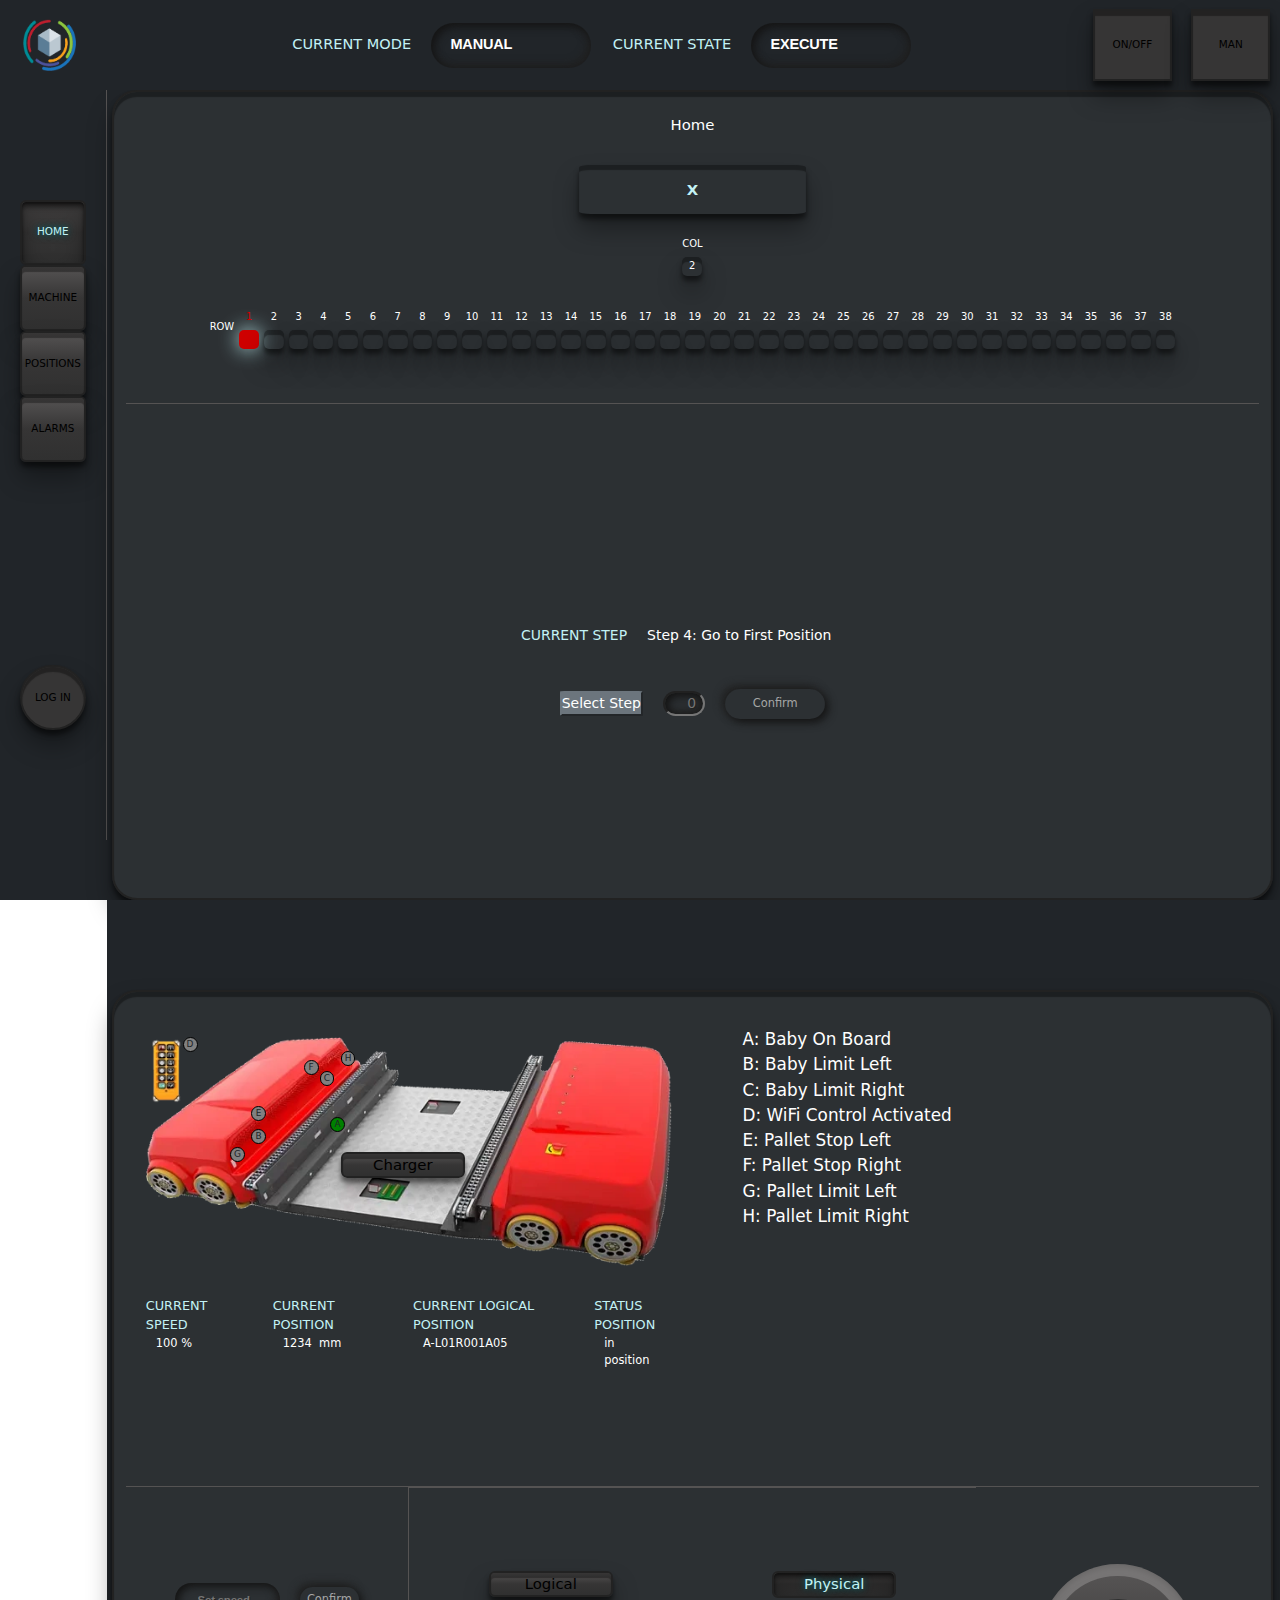
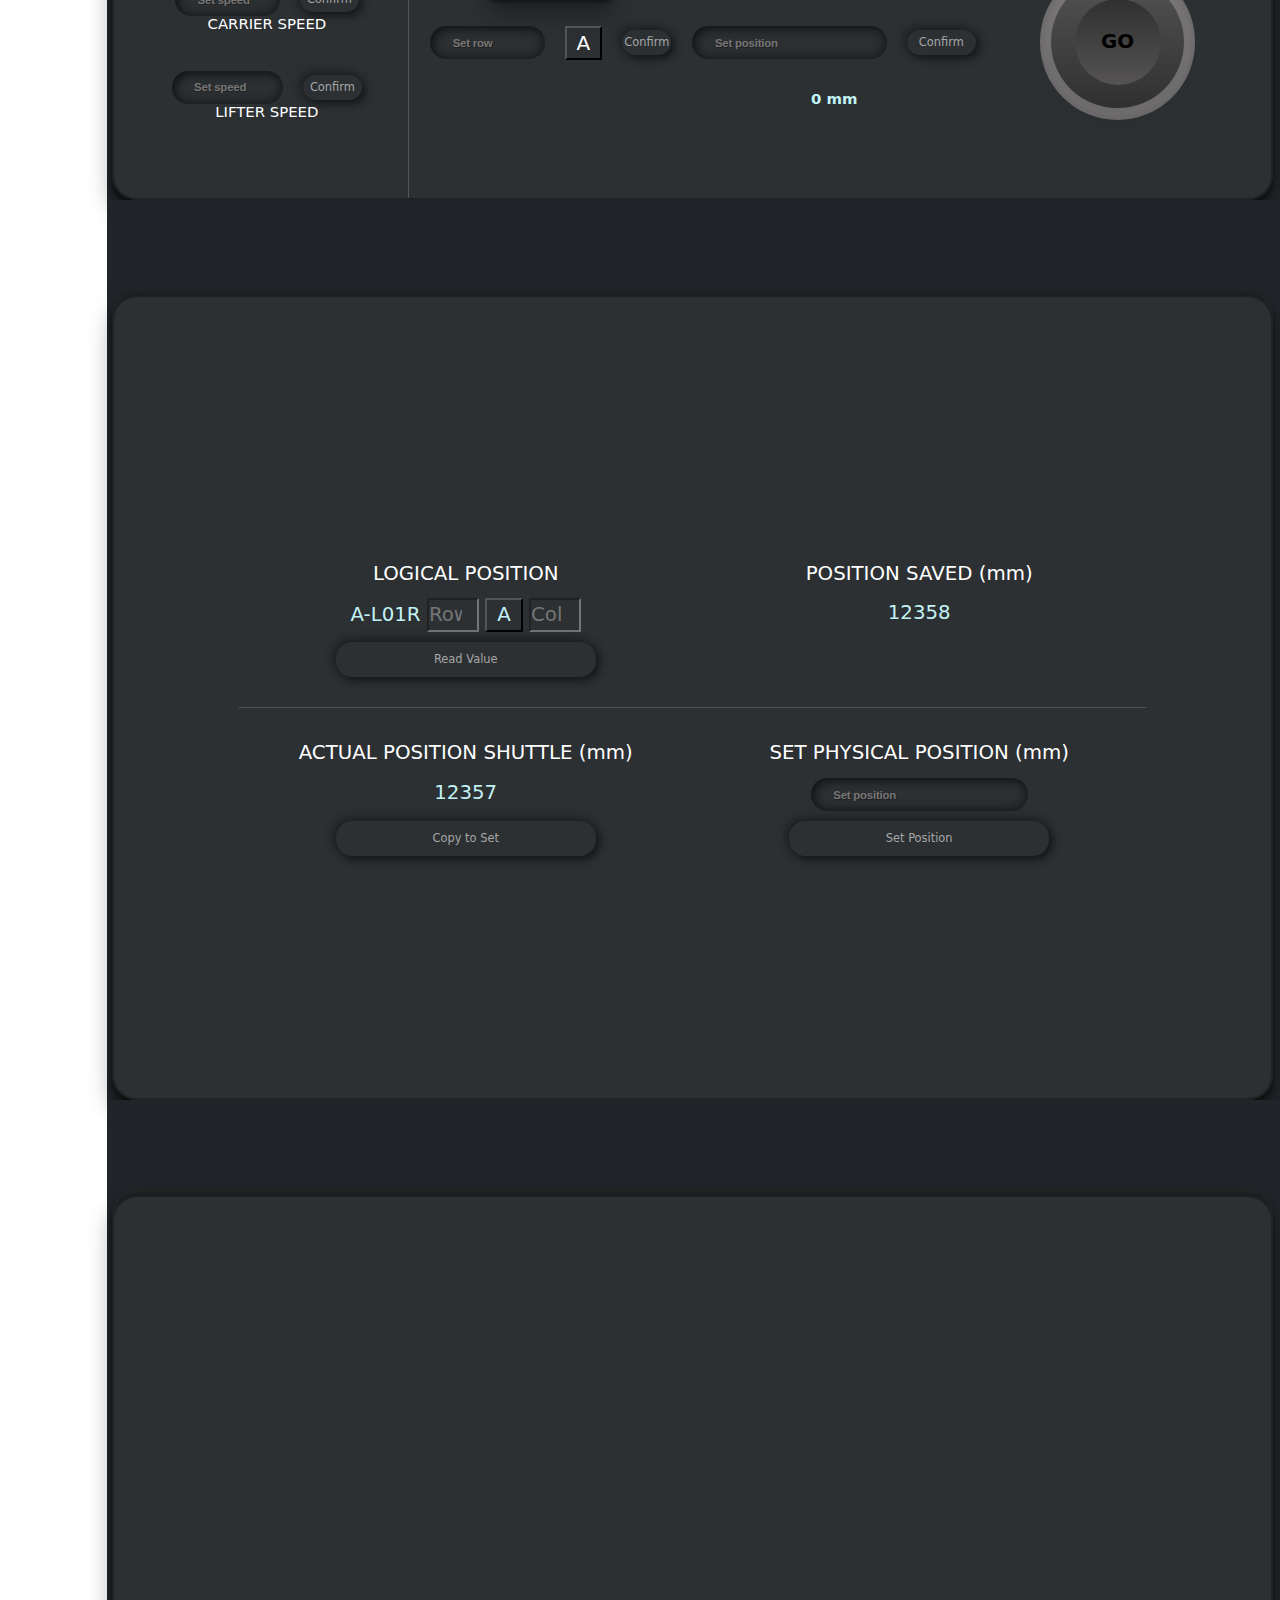
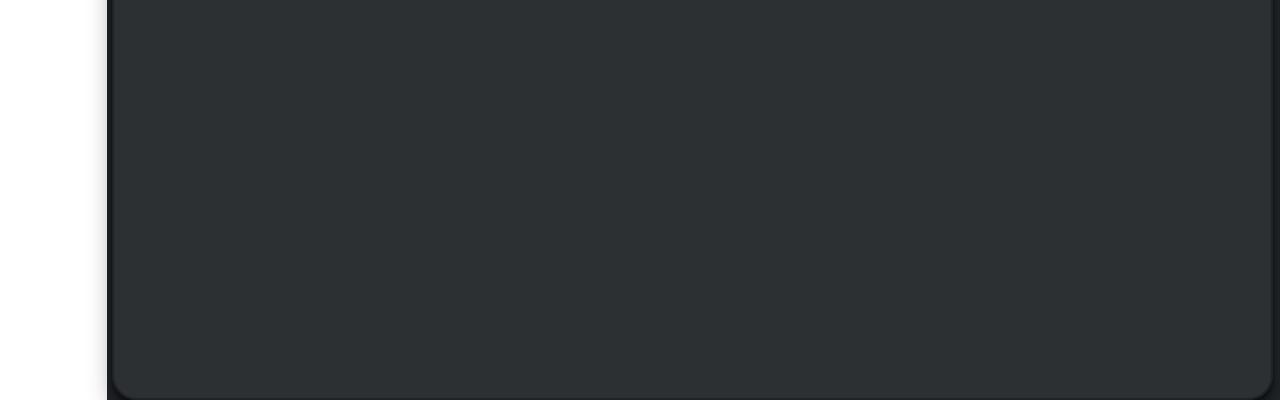
==== index.html @ 79b28f4e "First Commit" ====
<!DOCTYPE html>
<html lang="en">
<head>
    <meta charset="UTF-8">
    <meta name="viewport" content="width=device-width, initial-scale=1.0">
    <title>HMI-MOTHER</title>
    <!-- MY CSS  -->
    <link rel="stylesheet" href="assets/css/main.css">   
    <!-- JQuery  -->
    <script type="text/javascript" src="jquery-3.7.1.min.js"></script>
</head>
<body>
  <div id="body">
    <div id="warning">
        Please rotate your device to landscape mode for the best experience.
    </div>

    <div id="contents" class="container-fluid">
        <div id="header" class="bg-dark"></div>
        <div id="navbar" class="bg-dark"></div>
        <div id="container-section">
                <section id="section1" class="page bg-dark"></section>
                <section id="section2" class="page bg-dark"></section>
                <section id="section3" class="page bg-dark"></section>
                <section id="section5" class="page bg-dark"></section>
        </div>
    </div>
</div>



  <!-- ====================== SCRIPTS ======================================================== --> 
  <!-- GLOBAL -->
  <script type="text/javascript" src="assets/js/global.js"></script>

  <script>


function updateStep(){
    url="IOWriteNewStep.html";
    name='"HMI_PLC".FromHMI.Setting.Machine.newStep';
    val=$('input[id=selectedOption]').val();
    sdata=escape(name)+'='+val;
    $.post(url,sdata,function(result){});
  }


  function selectOption(option) {
    document.getElementById("selectedOption").value = option;
    document.querySelector(".dropdown-content").style.display = "none";

    updateStep();
  }

  function toggleDropdown() {
    var dropdownContent = document.querySelector(".dropdown-content");
    dropdownContent.style.display = dropdownContent.style.display === "block" ? "none" : "block";
  }



//==================================================================
document.addEventListener('DOMContentLoaded', function() {
  document.getElementById("setPositionLogical").addEventListener("keypress", function(event) {
            // Check if the pressed key is the Enter key
            if (event.key === "Enter") {
                // Prevent the default action (e.g., form submission)
                event.preventDefault();
            }
        });

  document.getElementById("setPosition_mm").addEventListener("keypress", function(event) {
      // Check if the pressed key is the Enter key
      if (event.key === "Enter") {
          // Prevent the default action (e.g., form submission)
          event.preventDefault();
      }
  });

  document.getElementById("setCarrierSpeed").addEventListener("keypress", function(event) {
      // Check if the pressed key is the Enter key
      if (event.key === "Enter") {
          // Prevent the default action (e.g., form submission)
          event.preventDefault();
      }
  });
  document.getElementById("setLifterSpeed").addEventListener("keypress", function(event) {
      // Check if the pressed key is the Enter key
      if (event.key === "Enter") {
          // Prevent the default action (e.g., form submission)
          event.preventDefault();
      }
  });
});
//==================================================================
  </script>

  <!-- HEADER -->
  <script type="text/javascript" src="assets/js/header/html.js"></script>
  <script type="text/javascript" src="assets/js/header/general_command_html.js"></script>
  <script type="text/javascript" src="assets/js/header/general_command.js"></script>
  <script type="text/javascript" src="assets/js/header/joystick_html.js"></script>
  <script type="text/javascript" src="assets/js/header/buttons.js"></script>
  <script type="text/javascript" src="assets/js/header/joystick.js"></script>
  <script type="text/javascript" src="assets/js/header/joystick_comands.js"></script>
  <script type="text/javascript" src="assets/js/header/command_close.js"></script>
  <script type="text/javascript" src="assets/js/header/command_open.js"></script>
  <script type="text/javascript" src="assets/js/header/man_command_close.js"></script>
  <script type="text/javascript" src="assets/js/header/man_command_open.js"></script>
  <script type="text/javascript" src="assets/js/header/status_machine.js"></script>
<!-- NAVBAR -->
  <script type="text/javascript" src="assets/js/navbar/html.js"></script>
  <script type="text/javascript" src="assets/js/navbar/script.js"></script>
<!-- SECTION 1 -->
  <script type="text/javascript" src="assets/js/section1/html.js"></script>
  <script type="text/javascript" src="assets/js/section1/home_status.js"></script>
  <script type="text/javascript" src="assets/js/section1/Steps_Status.js"></script>
  <script type="text/javascript" src="assets/js/section1/Steps_command.js"></script>
<!-- SECTION 2 -->
  <script type="text/javascript" src="assets/js/section2/html.js"></script>
  <script type="text/javascript" src="assets/js/section2/dropdown.js"></script>
  <script type="text/javascript" src="assets/js/section2/buttons.js"></script>
  <script type="text/javascript" src="assets/js/section2/buttons_command.js"></script>
  <script type="text/javascript" src="assets/js/section2/status_values.js"></script>
<!-- SECTION 3 -->
  <script type="text/javascript" src="assets/js/section3/html.js"></script>
  <script type="text/javascript" src="assets/js/section3/dropdown.js"></script>
  <script type="text/javascript" src="assets/js/section3/buttons_command.js"></script>
  <script type="text/javascript" src="assets/js/section3/status_values.js"></script>
<!-- SECTION 5 -->
  <script type="text/javascript" src="assets/js/section5/html.js"></script>
  <script type="text/javascript" src="assets/js/section5/alarms_list.js"></script>  
<!-- READ I/O -->   
    <script type="text/javascript" src="assets/js/Read.js"></script>
</body>
</html>
---- assets/css/main.css ----
@import url("bootstrap.css");
@import url("header.css");
@import url("navbar.css");
@import url("sections.css");
@import url("size.css");
@import url("joystick.css");
@import url("manual.css");
@import url("button_command.css");
@import url("alarms.css");
@import url("general_comnad.css");
@import url("section1.css");
@import url("section2.css");
@import url("section3.css");

/* ================================================================ */
/* GLOBAL */
/* ================================================================ */
:root {

  --light-blue: #c3f2f5;
  --black: #222;
  --light-grey: #555353;
  --grey: #363535;
  --dark-grey: #303030;
  --color-bg: #272727;
  --text-shadow:0 0 5px #0f5a5e,
                0 0 8px #0f5a5e;
  --box-shadow: inset 0 5px 1px rgba(0,0,0,0.35),
                    0 5px 5px rgba(0,0,0,0.5),
                    0 15px 25px rgba(0,0,0,0.35);
  --box-shadow-selected:  inset 0 2px 2px rgba(0,0,0,0.35),
                            inset 0 5px 5px rgba(0,0,0,0.5),
                            inset 0 15px 25px rgba(0,0,0,0.35);              
  --gradient: linear-gradient(#555353, #363535, #303030);
  --filter-blue: invert(100%) sepia(15%) saturate(7345%) hue-rotate(169deg) brightness(92%) contrast(111%)
                    drop-shadow(0 0 5px #0f5a5e) drop-shadow(0 0 8px #0f5a5e);
  --filter-white: invert(100%) sepia(69%) saturate(2%) hue-rotate(205deg) brightness(105%) contrast(101%);
  --gradient-bg: linear-gradient(145deg, #555353, #363535, #303030);
  --gradient-bg-btn:linear-gradient(#555353, #363535, #303030);

/* ================================================================ */

    --bs-breakpoint-xs: 0;
    --bs-breakpoint-sm: 576px;
    --bs-breakpoint-md: 768px;
    --bs-breakpoint-lg: 992px;
    --bs-breakpoint-xl: 1200px;
    --bs-breakpoint-xxl: 1400px;

    --bs-blue: #0d6efd;
    --bs-indigo: #6610f2;
    --bs-purple: #6f42c1;
    --bs-pink: #d63384;
    --bs-red: #dc3545;
    --bs-orange: #fd7e14;
    --bs-yellow: #ffc107;
    --bs-green: #198754;
    --bs-teal: #20c997;
    --bs-cyan: #0dcaf0;
    --bs-black: #000;
    --bs-white: #fff;
    --bs-gray: #6c757d;
    --bs-gray-dark: #343a40;
    --bs-gray-100: #f8f9fa;
    --bs-gray-200: #e9ecef;
    --bs-gray-300: #dee2e6;
    --bs-gray-400: #ced4da;
    --bs-gray-500: #adb5bd;
    --bs-gray-600: #6c757d;
    --bs-gray-700: #495057;
    --bs-gray-800: #343a40;
    --bs-gray-900: #212529;
    --bs-primary: #0d6efd;
    --bs-secondary: #6c757d;
    --bs-success: #198754;
    --bs-info: #0dcaf0;
    --bs-warning: #ffc107;
    --bs-danger: #dc3545;
    --bs-light: #f8f9fa;
    --bs-dark: #212529;
    --bs-primary-rgb: 13, 110, 253;
    --bs-secondary-rgb: 108, 117, 125;
    --bs-success-rgb: 25, 135, 84;
    --bs-info-rgb: 13, 202, 240;
    --bs-warning-rgb: 255, 193, 7;
    --bs-danger-rgb: 220, 53, 69;
    --bs-light-rgb: 248, 249, 250;
    --bs-dark-rgb: 33, 37, 41;
    --bs-primary-text-emphasis: #052c65;
    --bs-secondary-text-emphasis: #2b2f32;
    --bs-success-text-emphasis: #0a3622;
    --bs-info-text-emphasis: #055160;
    --bs-warning-text-emphasis: #664d03;
    --bs-danger-text-emphasis: #58151c;
    --bs-light-text-emphasis: #495057;
    --bs-dark-text-emphasis: #495057;
    --bs-primary-bg-subtle: #cfe2ff;
    --bs-secondary-bg-subtle: #e2e3e5;
    --bs-success-bg-subtle: #d1e7dd;
    --bs-info-bg-subtle: #cff4fc;
    --bs-warning-bg-subtle: #fff3cd;
    --bs-danger-bg-subtle: #f8d7da;
    --bs-light-bg-subtle: #fcfcfd;
    --bs-dark-bg-subtle: #ced4da;
    --bs-primary-border-subtle: #9ec5fe;
    --bs-secondary-border-subtle: #c4c8cb;
    --bs-success-border-subtle: #a3cfbb;
    --bs-info-border-subtle: #9eeaf9;
    --bs-warning-border-subtle: #ffe69c;
    --bs-danger-border-subtle: #f1aeb5;
    --bs-light-border-subtle: #e9ecef;
    --bs-dark-border-subtle: #adb5bd;
    --bs-white-rgb: 255, 255, 255;
    --bs-black-rgb: 0, 0, 0;
    --bs-font-sans-serif: system-ui, -apple-system, "Segoe UI", Roboto, "Helvetica Neue", "Noto Sans", "Liberation Sans", Arial, sans-serif, "Apple Color Emoji", "Segoe UI Emoji", "Segoe UI Symbol", "Noto Color Emoji";
    --bs-font-monospace: SFMono-Regular, Menlo, Monaco, Consolas, "Liberation Mono", "Courier New", monospace;
    --bs-gradient: linear-gradient(180deg, rgba(255, 255, 255, 0.15), rgba(255, 255, 255, 0));
    --bs-body-font-family: var(--bs-font-sans-serif);
    --bs-body-font-size: 1rem;
    --bs-body-font-weight: 400;
    --bs-body-line-height: 1.5;
    --bs-body-color: #212529;
    --bs-body-color-rgb: 33, 37, 41;
    --bs-body-bg: #fff;
    --bs-body-bg-rgb: 255, 255, 255;
    --bs-emphasis-color: #000;
    --bs-emphasis-color-rgb: 0, 0, 0;
    --bs-secondary-color: rgba(33, 37, 41, 0.75);
    --bs-secondary-color-rgb: 33, 37, 41;
    --bs-secondary-bg: #e9ecef;
    --bs-secondary-bg-rgb: 233, 236, 239;
    --bs-tertiary-color: rgba(33, 37, 41, 0.5);
    --bs-tertiary-color-rgb: 33, 37, 41;
    --bs-tertiary-bg: #f8f9fa;
    --bs-tertiary-bg-rgb: 248, 249, 250;
    --bs-heading-color: inherit;
    --bs-link-color: #0d6efd;
    --bs-link-color-rgb: 13, 110, 253;
    --bs-link-decoration: underline;
    --bs-link-hover-color: #0a58ca;
    --bs-link-hover-color-rgb: 10, 88, 202;
    --bs-code-color: #d63384;
    --bs-highlight-color: #212529;
    --bs-highlight-bg: #fff3cd;
    --bs-border-width: 1px;
    --bs-border-style: solid;
    --bs-border-color: #dee2e6;
    --bs-border-color-translucent: rgba(0, 0, 0, 0.175);
    --bs-border-radius: 0.375rem;
    --bs-border-radius-sm: 0.25rem;
    --bs-border-radius-lg: 0.5rem;
    --bs-border-radius-xl: 1rem;
    --bs-border-radius-xxl: 2rem;
    --bs-border-radius-2xl: var(--bs-border-radius-xxl);
    --bs-border-radius-pill: 50rem;
    --bs-box-shadow: 0 0.5rem 1rem rgba(0, 0, 0, 0.15);
    --bs-box-shadow-sm: 0 0.125rem 0.25rem rgba(0, 0, 0, 0.075);
    --bs-box-shadow-lg: 0 1rem 3rem rgba(0, 0, 0, 0.175);
    --bs-box-shadow-inset: inset 0 1px 2px rgba(0, 0, 0, 0.075);
    --bs-focus-ring-width: 0.25rem;
    --bs-focus-ring-opacity: 0.25;
    --bs-focus-ring-color: rgba(13, 110, 253, 0.25);
    --bs-form-valid-color: #198754;
    --bs-form-valid-border-color: #198754;
    --bs-form-invalid-color: #dc3545;
    --bs-form-invalid-border-color: #dc3545;

}

*, ::after, ::before {
  box-sizing: border-box;
}

*{
    margin: 0;
    padding: 0;
    -webkit-touch-callout: none; /* iOS Safari */
    -webkit-user-select: none; /* Safari */
    -moz-user-select: none; /* Firefox */
    -ms-user-select: none; /* Internet Explorer/Edge */
    user-select: none; /* Non-prefixed version, supported by most modern browsers */
}
/* width */
::-webkit-scrollbar {
    width: 10px;
  }
  
  /* Track */
  ::-webkit-scrollbar-track {
    box-shadow: inset 0 0 5px grey; 
    border-radius: 10px;
  }
   
  /* Handle */
  ::-webkit-scrollbar-thumb {
    background: #2b6b73; 
    border-radius: 10px;
  }
  
  /* Handle on hover */
  ::-webkit-scrollbar-thumb:hover {
    background: #00ffe2; 
  }

html{
    scroll-behavior: smooth;
    font-family: 'Segoe UI', Tahoma, Geneva, Verdana, sans-serif;
}
body {
  overflow: hidden;
  margin: 0;
  font-family: var(--bs-body-font-family);
  font-size: var(--bs-body-font-size);
  font-weight: var(--bs-body-font-weight);
  line-height: var(--bs-body-line-height);
  color: var(--bs-body-color);
  text-align: var(--bs-body-text-align);
  background-color: var(--bs-body-bg);
  -webkit-text-size-adjust: 100%;
  -webkit-tap-highlight-color: transparent;
}

#contents{display: block;}
#warning{display: none;}


@media screen and (orientation:portrait)
{
  #contents{display: none;}
  #warning{
    display: flex;
    align-items: center;
    justify-content: center;
    background-color: black;
    color: white;
    font-size: 45px;
    text-align: center;
    height: 100vh;
    width: 100vw;
  }

}
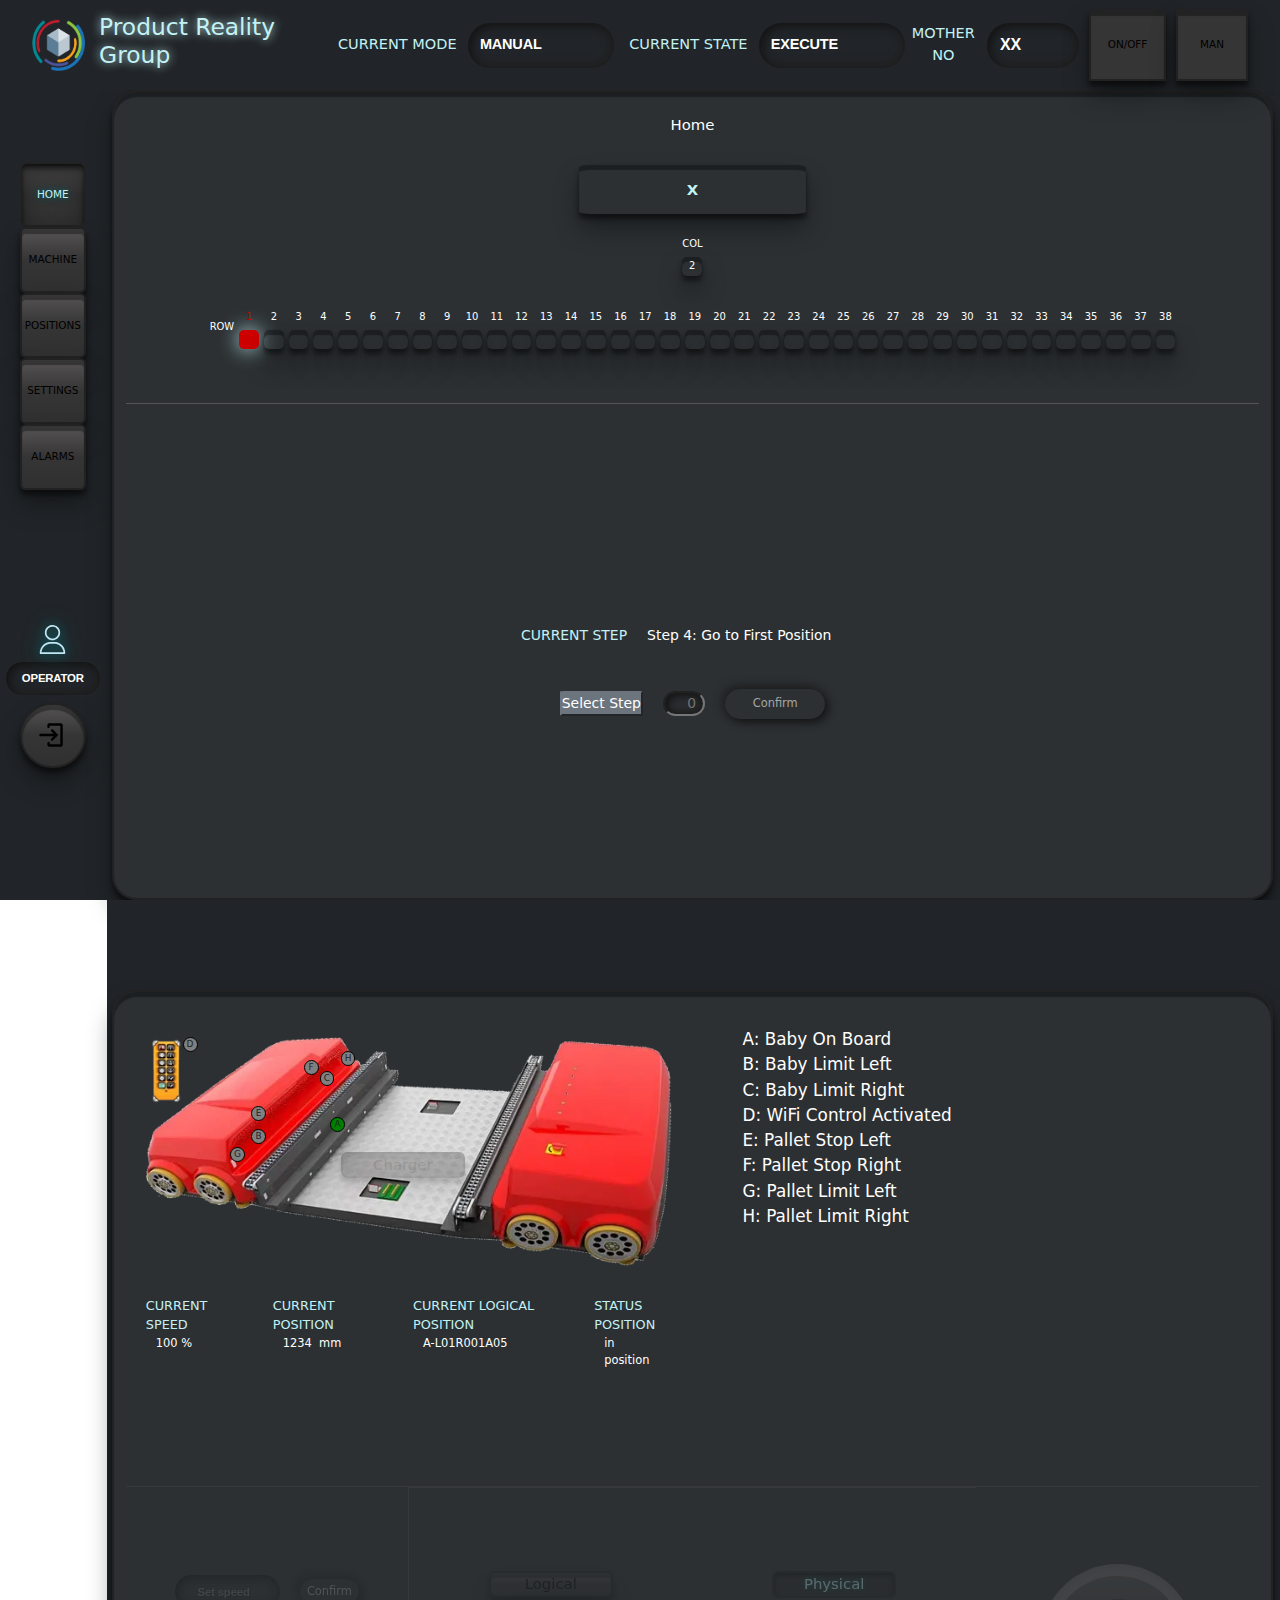
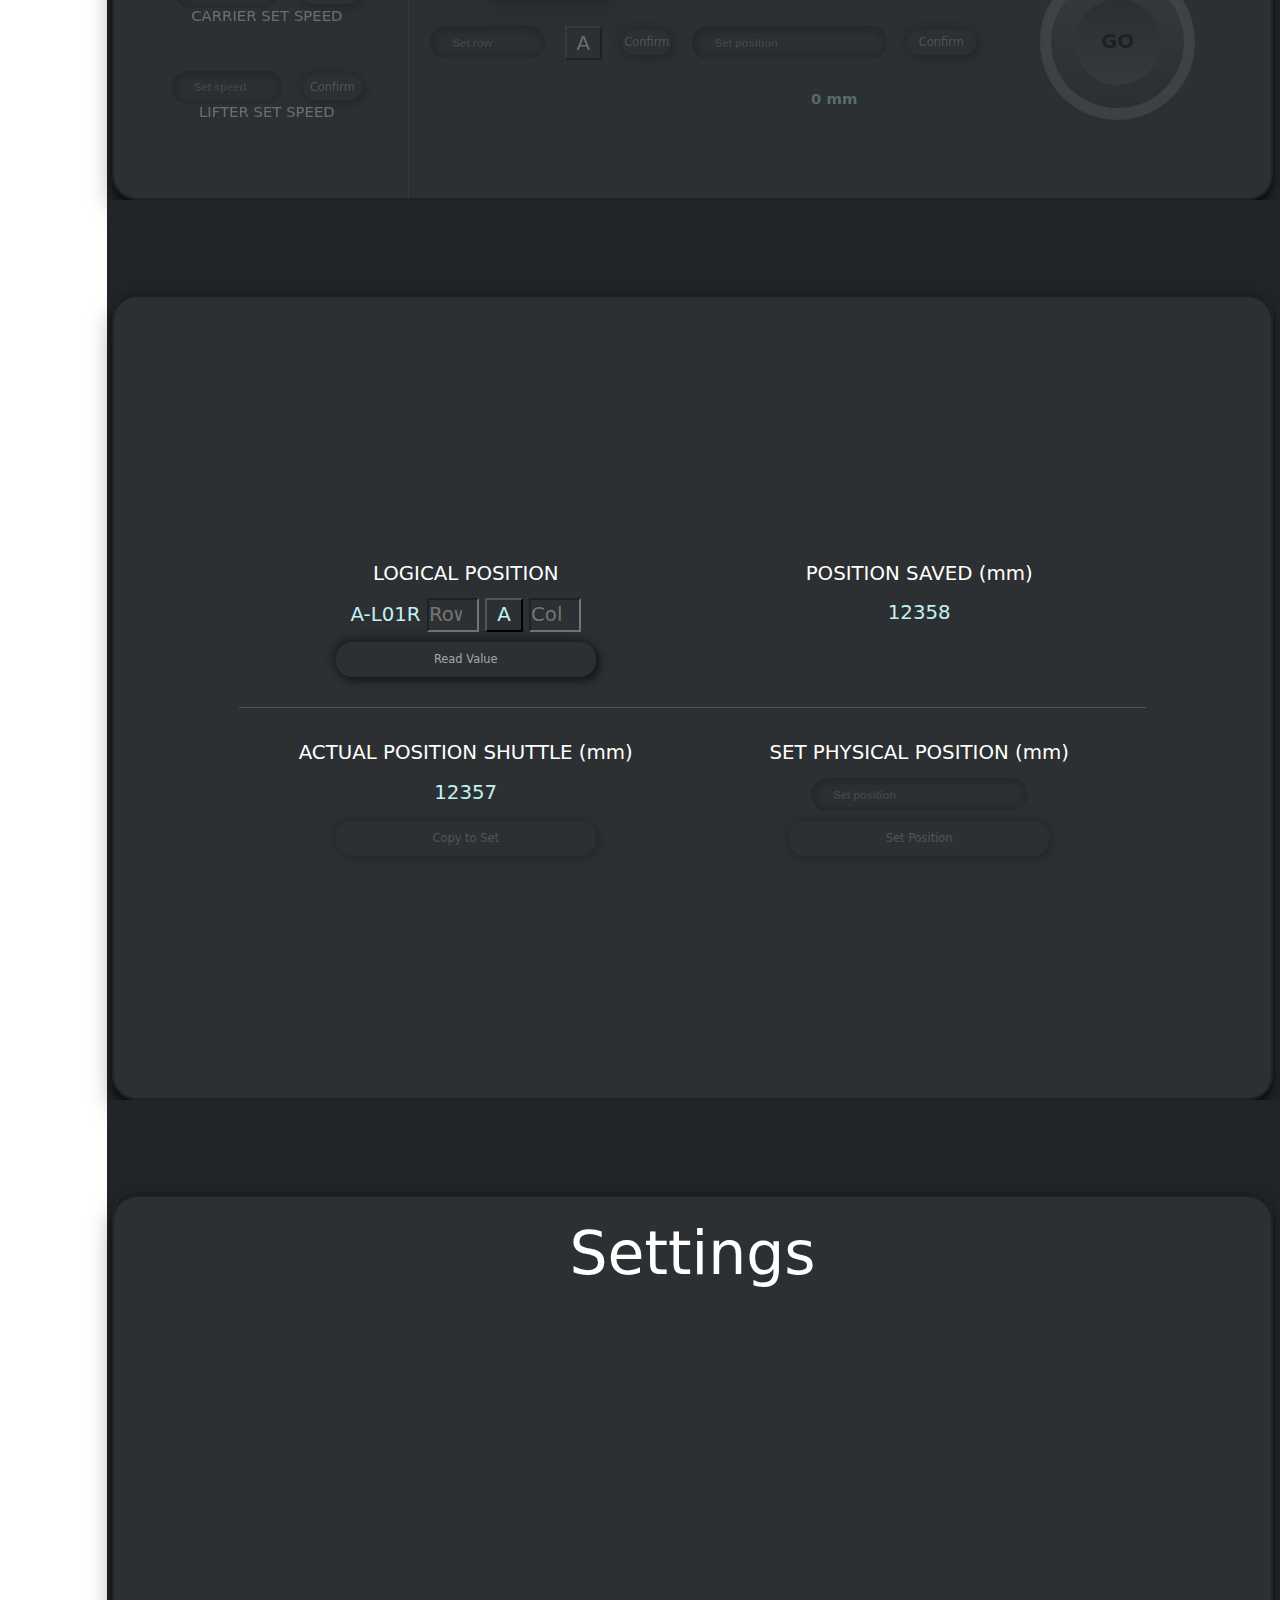
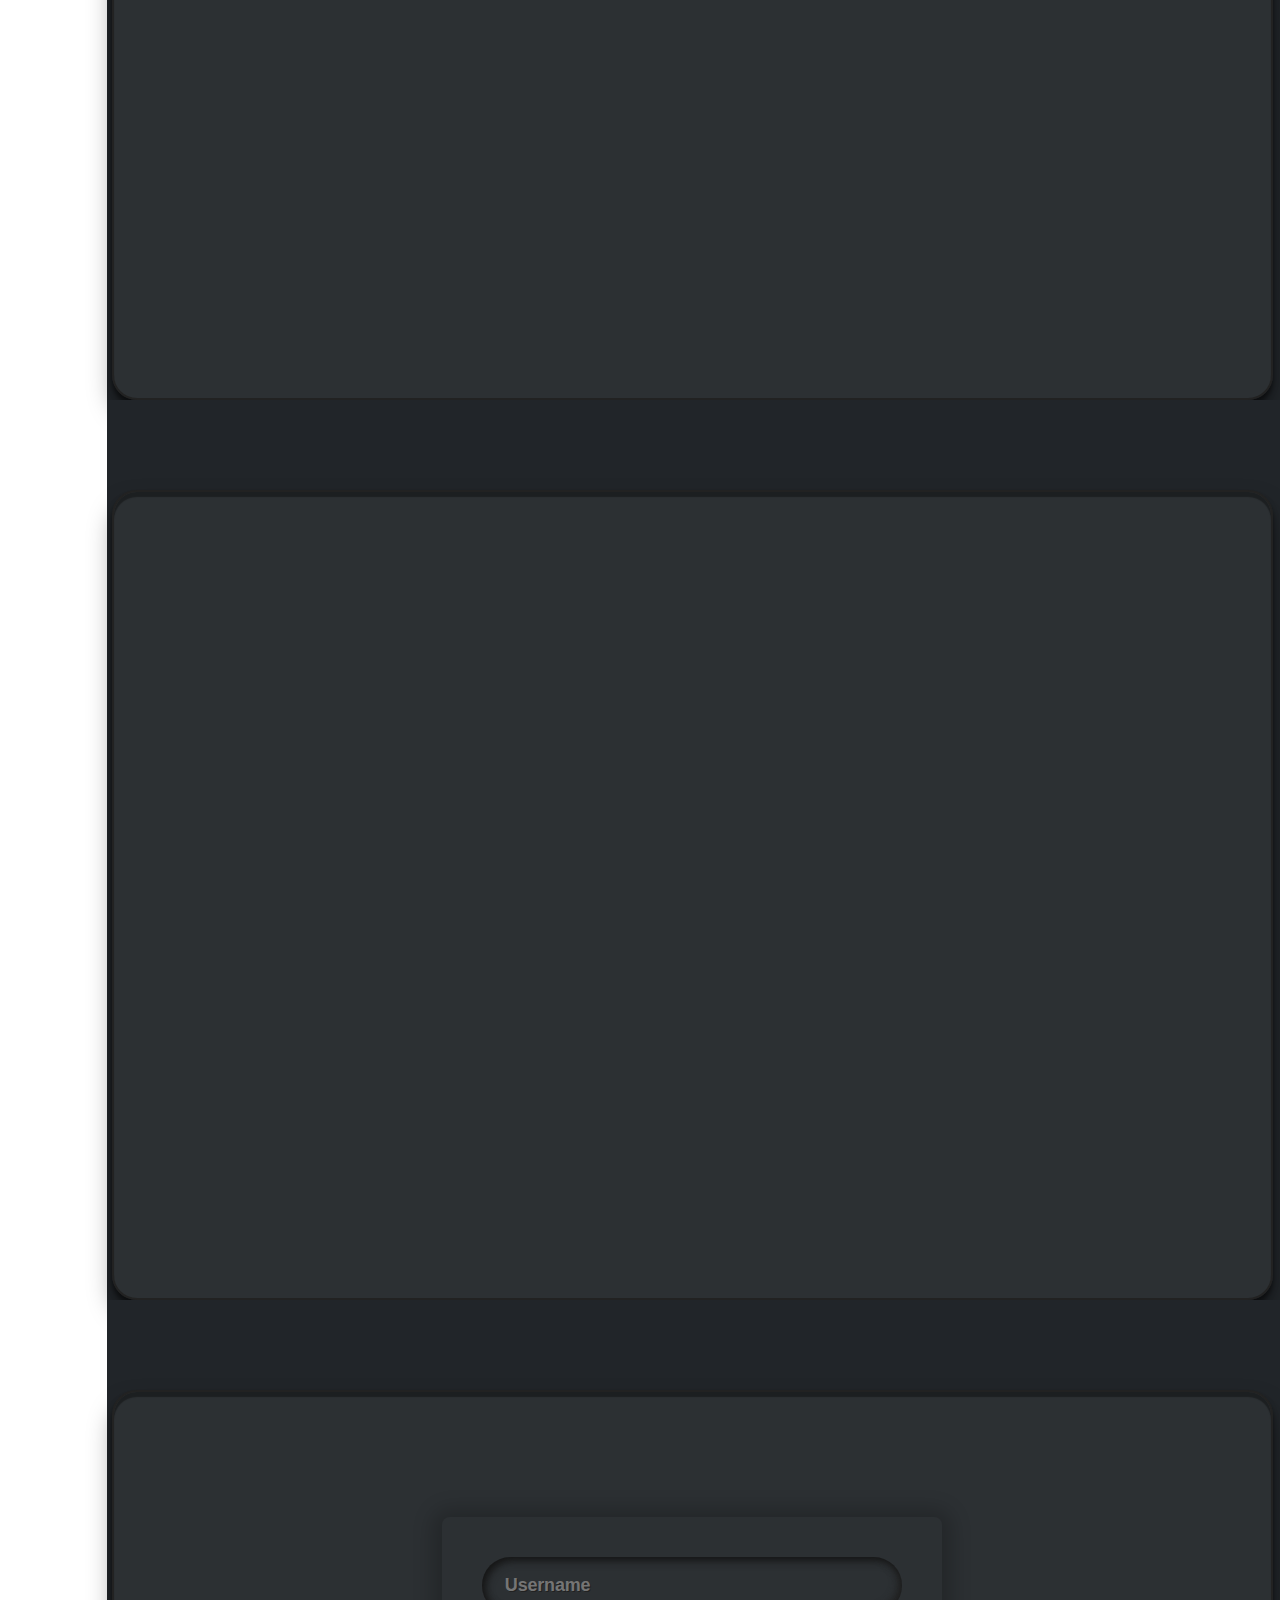
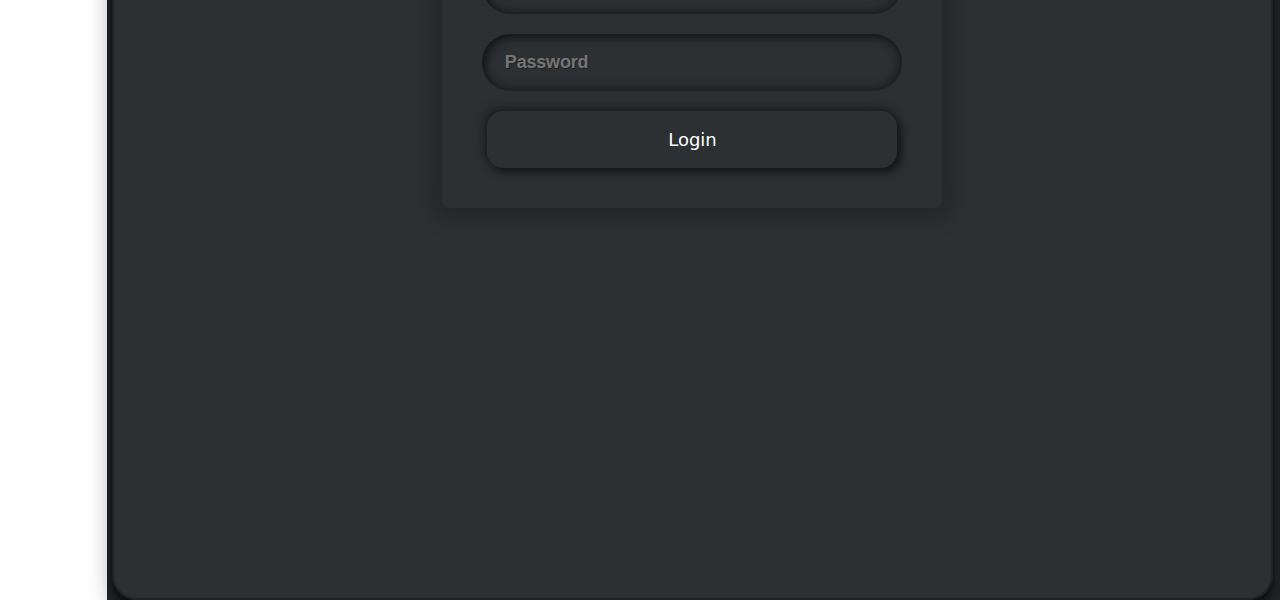
==== commit eb54de69: "Update to latest funcionality ( new read missing)" ====
--- a/index.html
+++ b/index.html
@@ -22,7 +22,9 @@
                 <section id="section1" class="page bg-dark"></section>
                 <section id="section2" class="page bg-dark"></section>
                 <section id="section3" class="page bg-dark"></section>
+                <section id="section4" class="page bg-dark"></section>
                 <section id="section5" class="page bg-dark"></section>
+                <section id="section6" class="page bg-dark"></section>
         </div>
     </div>
 </div>
@@ -93,44 +95,47 @@
   });
 });
 //==================================================================
-  </script>
-
-  <!-- HEADER -->
-  <script type="text/javascript" src="assets/js/header/html.js"></script>
-  <script type="text/javascript" src="assets/js/header/general_command_html.js"></script>
-  <script type="text/javascript" src="assets/js/header/general_command.js"></script>
-  <script type="text/javascript" src="assets/js/header/joystick_html.js"></script>
-  <script type="text/javascript" src="assets/js/header/buttons.js"></script>
-  <script type="text/javascript" src="assets/js/header/joystick.js"></script>
-  <script type="text/javascript" src="assets/js/header/joystick_comands.js"></script>
-  <script type="text/javascript" src="assets/js/header/command_close.js"></script>
-  <script type="text/javascript" src="assets/js/header/command_open.js"></script>
-  <script type="text/javascript" src="assets/js/header/man_command_close.js"></script>
-  <script type="text/javascript" src="assets/js/header/man_command_open.js"></script>
-  <script type="text/javascript" src="assets/js/header/status_machine.js"></script>
+</script>
+<!-- READ I/O -->   
+<script type="text/javascript" src="assets/js/Read.js"></script>
+<!-- HEADER -->
+<script type="text/javascript" src="assets/js/header/html.js"></script>
+<script type="text/javascript" src="assets/js/header/general_command_html.js"></script>
+<script type="text/javascript" src="assets/js/header/general_command.js"></script>
+<script type="text/javascript" src="assets/js/header/joystick_html.js"></script>
+<script type="text/javascript" src="assets/js/header/buttons.js"></script>
+<script type="text/javascript" src="assets/js/header/joystick.js"></script>
+<script type="text/javascript" src="assets/js/header/joystick_comands.js"></script>
+<script type="text/javascript" src="assets/js/header/command_close.js"></script>
+<script type="text/javascript" src="assets/js/header/command_open.js"></script>
+<script type="text/javascript" src="assets/js/header/man_command_close.js"></script>
+<script type="text/javascript" src="assets/js/header/man_command_open.js"></script>
+<script type="text/javascript" src="assets/js/header/status_machine.js"></script>
 <!-- NAVBAR -->
-  <script type="text/javascript" src="assets/js/navbar/html.js"></script>
-  <script type="text/javascript" src="assets/js/navbar/script.js"></script>
+<script type="text/javascript" src="assets/js/navbar/html.js"></script>
+<script type="text/javascript" src="assets/js/navbar/script.js"></script>
 <!-- SECTION 1 -->
-  <script type="text/javascript" src="assets/js/section1/html.js"></script>
-  <script type="text/javascript" src="assets/js/section1/home_status.js"></script>
-  <script type="text/javascript" src="assets/js/section1/Steps_Status.js"></script>
-  <script type="text/javascript" src="assets/js/section1/Steps_command.js"></script>
+<script type="text/javascript" src="assets/js/section1/html.js"></script>
+<script type="text/javascript" src="assets/js/section1/home_status.js"></script>
+<script type="text/javascript" src="assets/js/section1/Steps_Status.js"></script>
+<script type="text/javascript" src="assets/js/section1/Steps_command.js"></script>
 <!-- SECTION 2 -->
-  <script type="text/javascript" src="assets/js/section2/html.js"></script>
-  <script type="text/javascript" src="assets/js/section2/dropdown.js"></script>
-  <script type="text/javascript" src="assets/js/section2/buttons.js"></script>
-  <script type="text/javascript" src="assets/js/section2/buttons_command.js"></script>
-  <script type="text/javascript" src="assets/js/section2/status_values.js"></script>
+<script type="text/javascript" src="assets/js/section2/html.js"></script>
+<script type="text/javascript" src="assets/js/section2/buttons.js"></script>
+<script type="text/javascript" src="assets/js/section2/buttons_command.js"></script>
+<script type="text/javascript" src="assets/js/section2/status_values.js"></script>
 <!-- SECTION 3 -->
-  <script type="text/javascript" src="assets/js/section3/html.js"></script>
-  <script type="text/javascript" src="assets/js/section3/dropdown.js"></script>
-  <script type="text/javascript" src="assets/js/section3/buttons_command.js"></script>
-  <script type="text/javascript" src="assets/js/section3/status_values.js"></script>
+<script type="text/javascript" src="assets/js/section3/html.js"></script>
+<script type="text/javascript" src="assets/js/section3/dropdown.js"></script>
+<script type="text/javascript" src="assets/js/section3/buttons_command.js"></script>
+<script type="text/javascript" src="assets/js/section3/status_values.js"></script>
+<!-- SECTION 4 -->
+<script type="text/javascript" src="assets/js/section4/html.js"></script>
 <!-- SECTION 5 -->
-  <script type="text/javascript" src="assets/js/section5/html.js"></script>
-  <script type="text/javascript" src="assets/js/section5/alarms_list.js"></script>  
-<!-- READ I/O -->   
-    <script type="text/javascript" src="assets/js/Read.js"></script>
+<script type="text/javascript" src="assets/js/section5/html.js"></script>
+<script type="text/javascript" src="assets/js/section5/alarms_list.js"></script>
+<!-- SECTION 6-->
+<script type="text/javascript" src="assets/js/section6/html.js"></script>
+<script type="text/javascript" src="assets/js/section6/login.js"></script>
 </body>
 </html>--- a/assets/css/main.css
+++ b/assets/css/main.css
@@ -11,6 +11,7 @@
 @import url("section1.css");
 @import url("section2.css");
 @import url("section3.css");
+@import url("section6.css");
 
 /* ================================================================ */
 /* GLOBAL */
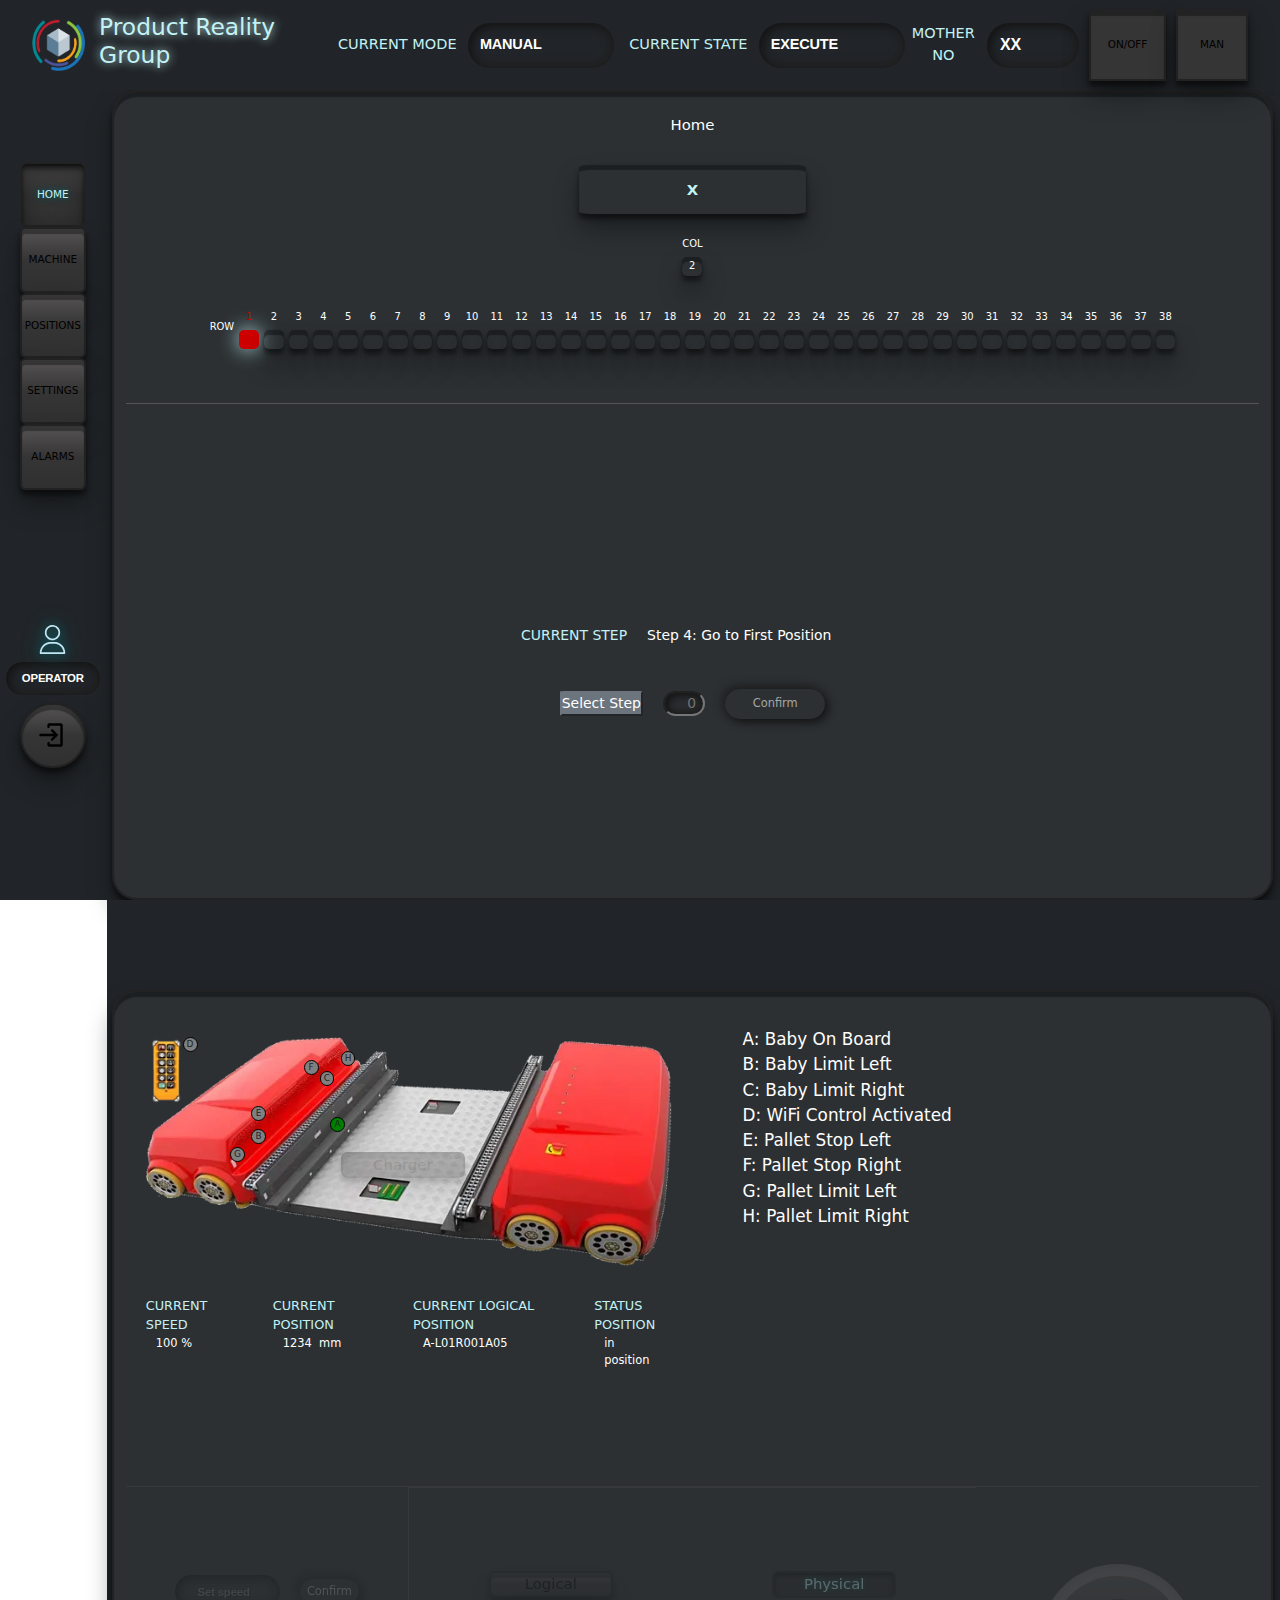
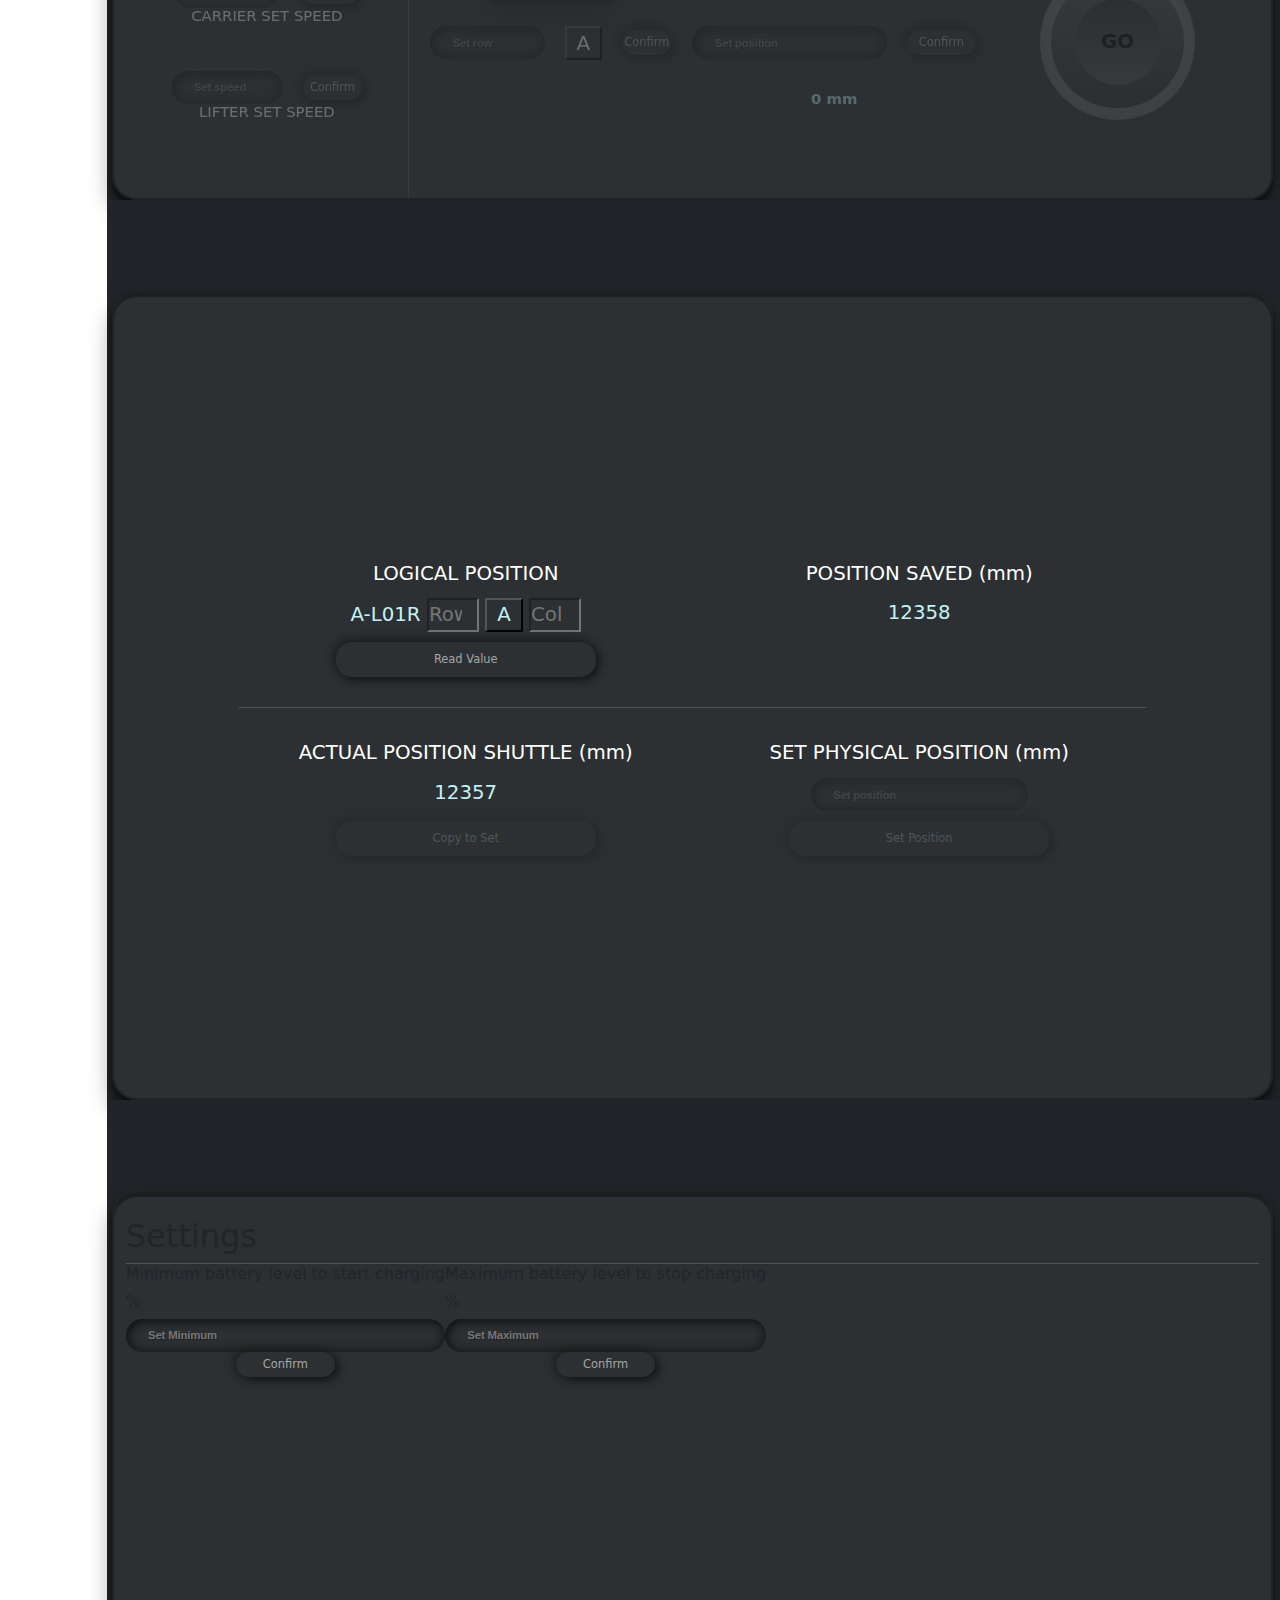
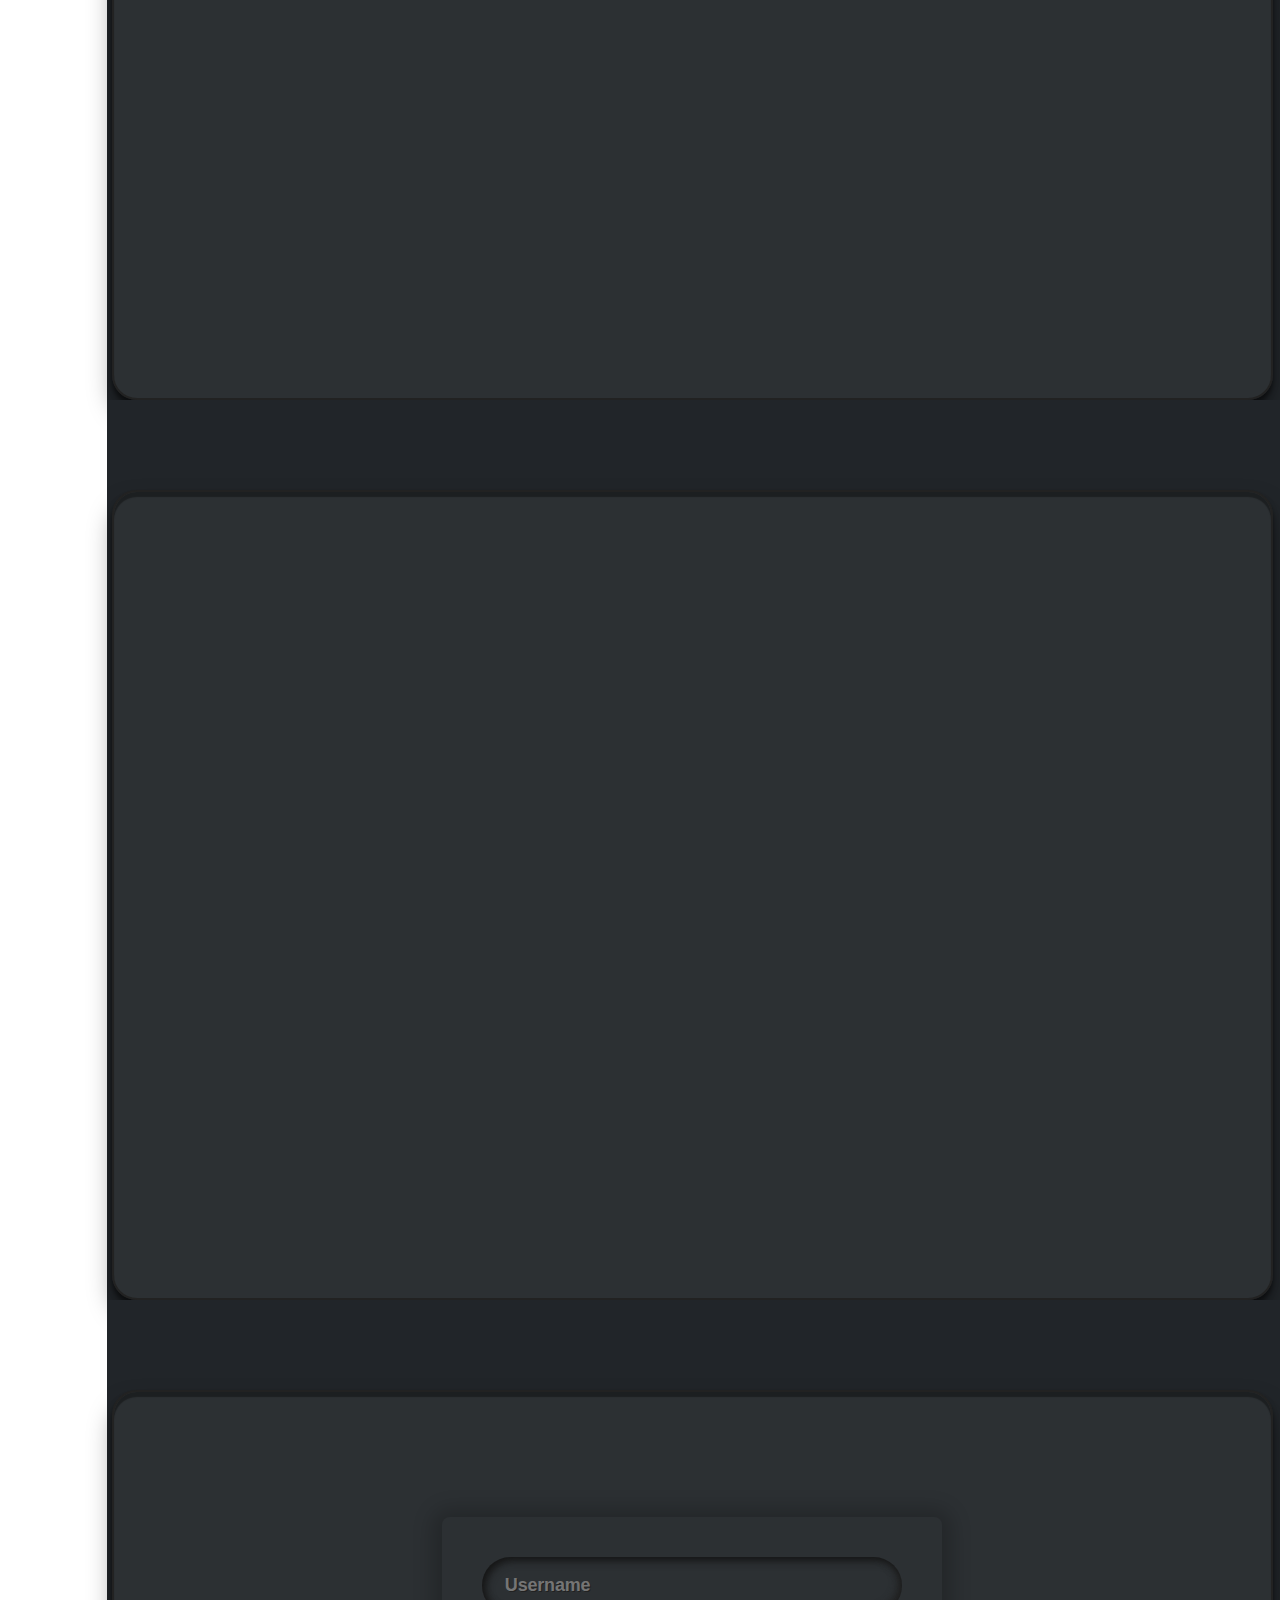
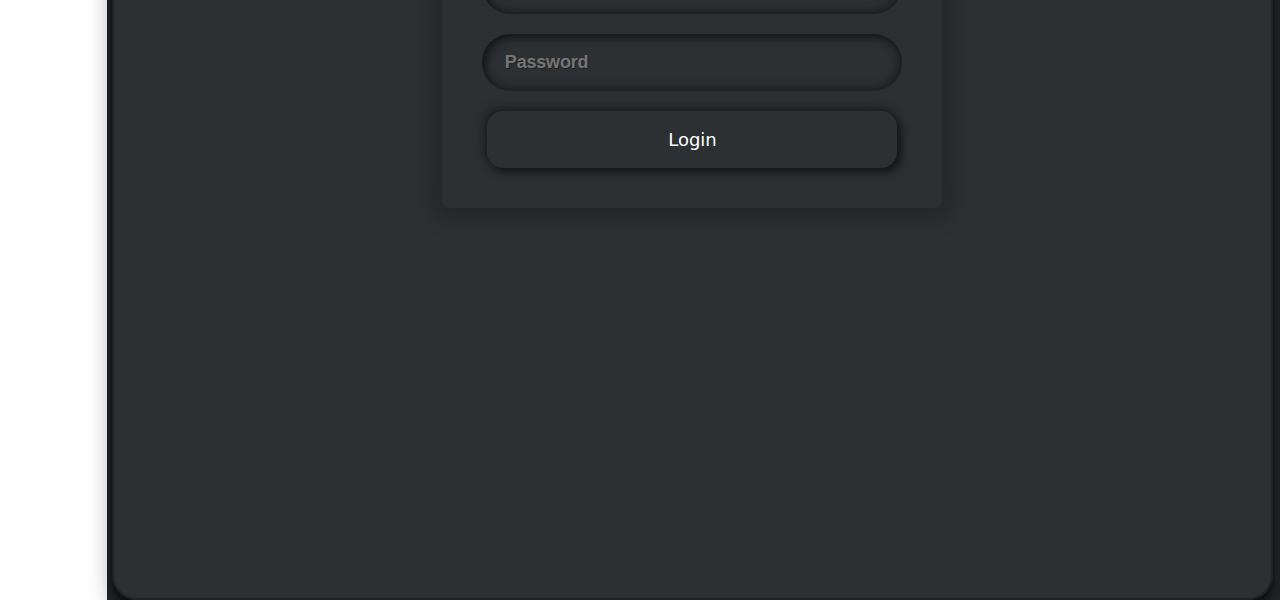
==== commit 3f39ef22: "Merge pull request #6 from MarioPolverino/main" ====
--- a/index.html
+++ b/index.html
@@ -1,141 +1,222 @@
 <!DOCTYPE html>
 <html lang="en">
-<head>
-    <meta charset="UTF-8">
-    <meta name="viewport" content="width=device-width, initial-scale=1.0">
+  <head>
+    <meta charset="UTF-8" />
+    <meta name="viewport" content="width=device-width, initial-scale=1.0" />
     <title>HMI-MOTHER</title>
     <!-- MY CSS  -->
-    <link rel="stylesheet" href="assets/css/main.css">   
+    <link rel="stylesheet" href="assets/css/main.css" />
     <!-- JQuery  -->
     <script type="text/javascript" src="jquery-3.7.1.min.js"></script>
-</head>
-<body>
-  <div id="body">
-    <div id="warning">
+  </head>
+  <body>
+    <div id="body">
+      <div id="warning">
         Please rotate your device to landscape mode for the best experience.
-    </div>
-
-    <div id="contents" class="container-fluid">
+      </div>
+
+      <div id="contents" class="container-fluid">
         <div id="header" class="bg-dark"></div>
         <div id="navbar" class="bg-dark"></div>
         <div id="container-section">
-                <section id="section1" class="page bg-dark"></section>
-                <section id="section2" class="page bg-dark"></section>
-                <section id="section3" class="page bg-dark"></section>
-                <section id="section4" class="page bg-dark"></section>
-                <section id="section5" class="page bg-dark"></section>
-                <section id="section6" class="page bg-dark"></section>
+          <section id="section1" class="page bg-dark"></section>
+          <section id="section2" class="page bg-dark"></section>
+          <section id="section3" class="page bg-dark"></section>
+          <section id="section4" class="page bg-dark"></section>
+          <section id="section5" class="page bg-dark"></section>
+          <section id="section6" class="page bg-dark"></section>
         </div>
+      </div>
     </div>
-</div>
-
-
-
-  <!-- ====================== SCRIPTS ======================================================== --> 
-  <!-- GLOBAL -->
-  <script type="text/javascript" src="assets/js/global.js"></script>
-
-  <script>
-
-
-function updateStep(){
-    url="IOWriteNewStep.html";
-    name='"HMI_PLC".FromHMI.Setting.Machine.newStep';
-    val=$('input[id=selectedOption]').val();
-    sdata=escape(name)+'='+val;
-    $.post(url,sdata,function(result){});
-  }
-
-
-  function selectOption(option) {
-    document.getElementById("selectedOption").value = option;
-    document.querySelector(".dropdown-content").style.display = "none";
-
-    updateStep();
-  }
-
-  function toggleDropdown() {
-    var dropdownContent = document.querySelector(".dropdown-content");
-    dropdownContent.style.display = dropdownContent.style.display === "block" ? "none" : "block";
-  }
-
-
-
-//==================================================================
-document.addEventListener('DOMContentLoaded', function() {
-  document.getElementById("setPositionLogical").addEventListener("keypress", function(event) {
-            // Check if the pressed key is the Enter key
-            if (event.key === "Enter") {
-                // Prevent the default action (e.g., form submission)
-                event.preventDefault();
-            }
-        });
-
-  document.getElementById("setPosition_mm").addEventListener("keypress", function(event) {
-      // Check if the pressed key is the Enter key
-      if (event.key === "Enter") {
-          // Prevent the default action (e.g., form submission)
-          event.preventDefault();
+
+    <!-- ====================== SCRIPTS ======================================================== -->
+    <!-- GLOBAL -->
+    <script type="text/javascript" src="assets/js/global.js"></script>
+
+    <script>
+      function updateStep() {
+        url = "IOWriteNewStep.html";
+        name = '"HMI_PLC".FromHMI.Setting.Machine.newStep';
+        val = $("input[id=selectedOption]").val();
+        sdata = escape(name) + "=" + val;
+        $.post(url, sdata, function (result) {});
       }
-  });
-
-  document.getElementById("setCarrierSpeed").addEventListener("keypress", function(event) {
-      // Check if the pressed key is the Enter key
-      if (event.key === "Enter") {
-          // Prevent the default action (e.g., form submission)
-          event.preventDefault();
+
+      function selectOption(option) {
+        document.getElementById("selectedOption").value = option;
+        document.querySelector(".dropdown-content").style.display = "none";
+
+        updateStep();
       }
-  });
-  document.getElementById("setLifterSpeed").addEventListener("keypress", function(event) {
-      // Check if the pressed key is the Enter key
-      if (event.key === "Enter") {
-          // Prevent the default action (e.g., form submission)
-          event.preventDefault();
+
+      function toggleDropdown() {
+        var dropdownContent = document.querySelector(".dropdown-content");
+        dropdownContent.style.display =
+          dropdownContent.style.display === "block" ? "none" : "block";
       }
-  });
-});
-//==================================================================
-</script>
-<!-- READ I/O -->   
-<script type="text/javascript" src="assets/js/Read.js"></script>
-<!-- HEADER -->
-<script type="text/javascript" src="assets/js/header/html.js"></script>
-<script type="text/javascript" src="assets/js/header/general_command_html.js"></script>
-<script type="text/javascript" src="assets/js/header/general_command.js"></script>
-<script type="text/javascript" src="assets/js/header/joystick_html.js"></script>
-<script type="text/javascript" src="assets/js/header/buttons.js"></script>
-<script type="text/javascript" src="assets/js/header/joystick.js"></script>
-<script type="text/javascript" src="assets/js/header/joystick_comands.js"></script>
-<script type="text/javascript" src="assets/js/header/command_close.js"></script>
-<script type="text/javascript" src="assets/js/header/command_open.js"></script>
-<script type="text/javascript" src="assets/js/header/man_command_close.js"></script>
-<script type="text/javascript" src="assets/js/header/man_command_open.js"></script>
-<script type="text/javascript" src="assets/js/header/status_machine.js"></script>
-<!-- NAVBAR -->
-<script type="text/javascript" src="assets/js/navbar/html.js"></script>
-<script type="text/javascript" src="assets/js/navbar/script.js"></script>
-<!-- SECTION 1 -->
-<script type="text/javascript" src="assets/js/section1/html.js"></script>
-<script type="text/javascript" src="assets/js/section1/home_status.js"></script>
-<script type="text/javascript" src="assets/js/section1/Steps_Status.js"></script>
-<script type="text/javascript" src="assets/js/section1/Steps_command.js"></script>
-<!-- SECTION 2 -->
-<script type="text/javascript" src="assets/js/section2/html.js"></script>
-<script type="text/javascript" src="assets/js/section2/buttons.js"></script>
-<script type="text/javascript" src="assets/js/section2/buttons_command.js"></script>
-<script type="text/javascript" src="assets/js/section2/status_values.js"></script>
-<!-- SECTION 3 -->
-<script type="text/javascript" src="assets/js/section3/html.js"></script>
-<script type="text/javascript" src="assets/js/section3/dropdown.js"></script>
-<script type="text/javascript" src="assets/js/section3/buttons_command.js"></script>
-<script type="text/javascript" src="assets/js/section3/status_values.js"></script>
-<!-- SECTION 4 -->
-<script type="text/javascript" src="assets/js/section4/html.js"></script>
-<!-- SECTION 5 -->
-<script type="text/javascript" src="assets/js/section5/html.js"></script>
-<script type="text/javascript" src="assets/js/section5/alarms_list.js"></script>
-<!-- SECTION 6-->
-<script type="text/javascript" src="assets/js/section6/html.js"></script>
-<script type="text/javascript" src="assets/js/section6/login.js"></script>
-</body>
-</html>+
+      //==================================================================
+      document.addEventListener("DOMContentLoaded", function () {
+        document
+          .getElementById("setPositionLogical")
+          .addEventListener("keypress", function (event) {
+            // Check if the pressed key is the Enter key
+            if (event.key === "Enter") {
+              // Prevent the default action (e.g., form submission)
+              event.preventDefault();
+            }
+          });
+
+        document
+          .getElementById("setPosition_mm")
+          .addEventListener("keypress", function (event) {
+            // Check if the pressed key is the Enter key
+            if (event.key === "Enter") {
+              // Prevent the default action (e.g., form submission)
+              event.preventDefault();
+            }
+          });
+
+        document
+          .getElementById("setCarrierSpeed")
+          .addEventListener("keypress", function (event) {
+            // Check if the pressed key is the Enter key
+            if (event.key === "Enter") {
+              // Prevent the default action (e.g., form submission)
+              event.preventDefault();
+            }
+          });
+        document
+          .getElementById("setLifterSpeed")
+          .addEventListener("keypress", function (event) {
+            // Check if the pressed key is the Enter key
+            if (event.key === "Enter") {
+              // Prevent the default action (e.g., form submission)
+              event.preventDefault();
+            }
+          });
+
+        document
+          .getElementById("btn-maximum-level")
+          .addEventListener("keypress", function (event) {
+            // Check if the pressed key is the Enter key
+            if (event.key === "Enter") {
+              // Prevent the default action (e.g., form submission)
+              event.preventDefault();
+            }
+          });
+
+        document
+          .getElementById("btn-minimum-level")
+          .addEventListener("keypress", function (event) {
+            // Check if the pressed key is the Enter key
+            if (event.key === "Enter") {
+              // Prevent the default action (e.g., form submission)
+              event.preventDefault();
+            }
+          });
+      });
+      //==================================================================
+    </script>
+    <!-- HEADER -->
+    <script type="text/javascript" src="assets/js/header/html.js"></script>
+    <script
+      type="text/javascript"
+      src="assets/js/header/general_command_html.js"
+    ></script>
+    <script
+      type="text/javascript"
+      src="assets/js/header/general_command.js"
+    ></script>
+    <script
+      type="text/javascript"
+      src="assets/js/header/joystick_html.js"
+    ></script>
+    <script type="text/javascript" src="assets/js/header/buttons.js"></script>
+    <script type="text/javascript" src="assets/js/header/joystick.js"></script>
+    <script
+      type="text/javascript"
+      src="assets/js/header/joystick_comands.js"
+    ></script>
+    <script
+      type="text/javascript"
+      src="assets/js/header/command_close.js"
+    ></script>
+    <script
+      type="text/javascript"
+      src="assets/js/header/command_open.js"
+    ></script>
+    <script
+      type="text/javascript"
+      src="assets/js/header/man_command_close.js"
+    ></script>
+    <script
+      type="text/javascript"
+      src="assets/js/header/man_command_open.js"
+    ></script>
+    <script
+      type="text/javascript"
+      src="assets/js/header/status_machine.js"
+    ></script>
+    <!-- NAVBAR -->
+    <script type="text/javascript" src="assets/js/navbar/html.js"></script>
+    <script type="text/javascript" src="assets/js/navbar/script.js"></script>
+    <!-- SECTION 1 -->
+    <script type="text/javascript" src="assets/js/section1/html.js"></script>
+    <script
+      type="text/javascript"
+      src="assets/js/section1/home_status.js"
+    ></script>
+    <script
+      type="text/javascript"
+      src="assets/js/section1/Steps_Status.js"
+    ></script>
+    <script
+      type="text/javascript"
+      src="assets/js/section1/Steps_command.js"
+    ></script>
+    <!-- SECTION 2 -->
+    <script type="text/javascript" src="assets/js/section2/html.js"></script>
+    <script type="text/javascript" src="assets/js/section2/buttons.js"></script>
+    <script
+      type="text/javascript"
+      src="assets/js/section2/buttons_command.js"
+    ></script>
+    <script
+      type="text/javascript"
+      src="assets/js/section2/status_values.js"
+    ></script>
+    <!-- SECTION 3 -->
+    <script type="text/javascript" src="assets/js/section3/html.js"></script>
+    <script
+      type="text/javascript"
+      src="assets/js/section3/dropdown.js"
+    ></script>
+    <script
+      type="text/javascript"
+      src="assets/js/section3/buttons_command.js"
+    ></script>
+    <script
+      type="text/javascript"
+      src="assets/js/section3/status_values.js"
+    ></script>
+    <!-- SECTION 4 -->
+    <script type="text/javascript" src="assets/js/section4/html.js"></script>
+    <!-- <script type="text/javascript" src="assets/js/section4/buttons.js"></script> -->
+    <script
+      type="text/javascript"
+      src="assets/js/section4/buttons_command.js"
+    ></script>
+    <!-- SECTION 5 -->
+    <script type="text/javascript" src="assets/js/section5/html.js"></script>
+    <script
+      type="text/javascript"
+      src="assets/js/section5/alarms_list.js"
+    ></script>
+    <!-- SECTION 6-->
+    <script type="text/javascript" src="assets/js/section6/html.js"></script>
+    <script type="text/javascript" src="assets/js/section6/login.js"></script>
+    <!-- READ I/O -->
+    <script type="text/javascript" src="assets/js/Read.js"></script>
+  </body>
+</html>
